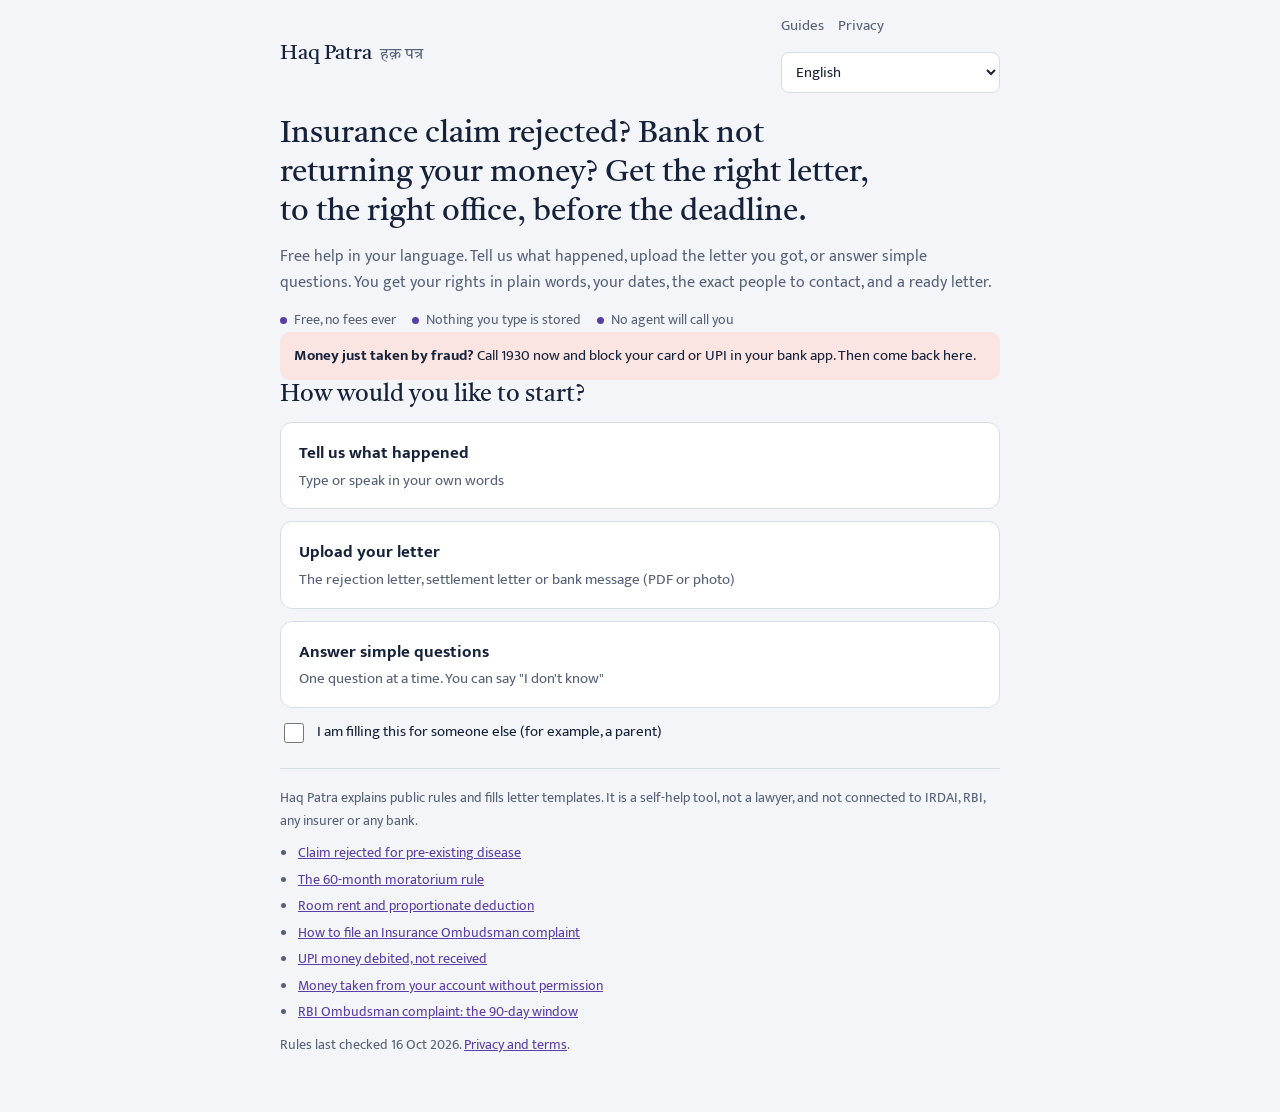
==== public/index.html @ ac9f7f80 "source repo import" ====
<!doctype html>
<html lang="en">
<head>
<meta charset="utf-8">
<meta name="viewport" content="width=device-width, initial-scale=1, viewport-fit=cover">
<title>Haq Patra</title>
<meta name="claude:viewport-fit-sides" content="cover">
<meta name="description" content="Free help in 8 Indian languages for a rejected health insurance claim or a bank, UPI or fraud problem: your rights, your deadlines, the exact officer to contact, and a ready complaint letter in English or Hindi.">
<!--HEAD_EXTRA-->
<link rel="canonical" href="https://haqpatra.pages.dev/">
<meta property="og:title" content="Haq Patra">
<meta property="og:description" content="Free help in 8 Indian languages for a rejected health insurance claim or a bank problem: your rights, deadlines, the right officer and a ready letter.">
<meta property="og:url" content="https://haqpatra.pages.dev/">
<meta property="og:type" content="website">
<!--/HEAD_EXTRA-->



<link rel="preconnect" href="https://fonts.googleapis.com">
<link rel="stylesheet" href="https://fonts.googleapis.com/css2?family=Mukta:wght@400;500;700&family=Tiro+Devanagari+Hindi&family=IBM+Plex+Mono:wght@500&display=swap">
<link rel="stylesheet" href="assets/app.css">
</head>
<body>
<div class="wrap">
  <div class="topbar">
    <a class="brand" href="./">Haq Patra<small>हक़ पत्र</small></a>
    <nav aria-label="Site">
      <a href="guides/">Guides</a>
      <a href="privacy.html">Privacy</a>
      <label class="sr" for="langSel">Language</label>
      <select id="langSel"><option value="en">English</option><option value="hi">हिंदी</option></select>
    </nav>
  </div>
  <main id="app" aria-live="polite">
    <noscript><p>Haq Patra needs JavaScript to build your letter. Please turn it on, or read our <a href="guides/">guides</a>.</p></noscript>
  </main>
  <aside class="ad-slot" hidden aria-label="Advertisement"></aside>
  <footer class="fine">
    <p data-i18n="footer_disclaimer">Haq Patra explains public rules and fills letter templates. It is a self-help tool, not a lawyer, and not connected to IRDAI, RBI, any insurer or any bank.</p>
    <ul>
      <li><a href="guides/pre-existing-disease-claim-rejected.html">Claim rejected for pre-existing disease</a></li>
      <li><a href="guides/claim-rejected-after-5-years.html">The 60-month moratorium rule</a></li>
      <li><a href="guides/room-rent-proportionate-deduction.html">Room rent and proportionate deduction</a></li>
      <li><a href="guides/insurance-ombudsman-complaint.html">How to file an Insurance Ombudsman complaint</a></li>
      <li><a href="guides/upi-money-debited-not-credited.html">UPI money debited, not received</a></li>
      <li><a href="guides/unauthorised-transaction-refund.html">Money taken from your account without permission</a></li>
      <li><a href="guides/rbi-ombudsman-complaint.html">RBI Ombudsman complaint: the 90-day window</a></li>
    </ul>
    <p>Rules last checked <span class="mono">16 Oct 2026</span>. <a href="privacy.html">Privacy and terms</a>.<span data-contact> Contact: <span class="contact-email"></span></span></p>
  </footer>
</div>
<script src="assets/contacts.js"></script>
<script src="assets/rules.js"></script>
<script src="assets/i18n.js"></script>
<script src="assets/intake.js"></script>
<script src="assets/app.js"></script>
<script src="assets/site.js" defer></script>
</body>
</html>
---- public/assets/app.css ----
/* Layout: one calm column like a sheet of letter paper; a violet rubber-stamp accent marks dates and actions */
:root{
  --paper:#F3F5F8; --sheet:#FFFFFF; --ink:#16223A; --muted:#566178; --line:#D7DDE7;
  --stamp:#5A3EA6; --stamp-soft:#EEE9FA; --ok:#1D7246; --ok-soft:#E2F2E9; --warn:#8C5800; --warn-soft:#FBEFD9;
  --stop:#B0261E; --stop-soft:#FBE5E3; --rule:#E8C7C4; --focus:#1A56DB;
  --f-display:"Tiro Devanagari Hindi", Georgia, "Noto Serif Devanagari", serif;
  --f-body:"Mukta","Noto Sans Bengali","Noto Sans Tamil","Noto Sans Telugu","Noto Sans Gujarati","Noto Sans Kannada","Noto Sans Devanagari",system-ui,-apple-system,"Segoe UI",sans-serif;
  --f-mono:"IBM Plex Mono",ui-monospace,Menlo,Consolas,monospace;
}
@media (prefers-color-scheme: dark){:root:not([data-theme="light"]){
  --paper:#0F141D; --sheet:#171E2B; --ink:#E6EAF2; --muted:#9DA6B8; --line:#2C3548;
  --stamp:#B09DF3; --stamp-soft:#262040; --ok:#64C995; --ok-soft:#16291F; --warn:#E4B456; --warn-soft:#2C2312;
  --stop:#F38C83; --stop-soft:#351A19; --rule:#4B2D2D; --focus:#8AB4F8; color-scheme:dark}}
:root[data-theme="dark"]{
  --paper:#0F141D; --sheet:#171E2B; --ink:#E6EAF2; --muted:#9DA6B8; --line:#2C3548;
  --stamp:#B09DF3; --stamp-soft:#262040; --ok:#64C995; --ok-soft:#16291F; --warn:#E4B456; --warn-soft:#2C2312;
  --stop:#F38C83; --stop-soft:#351A19; --rule:#4B2D2D; --focus:#8AB4F8; color-scheme:dark}
*{box-sizing:border-box}
html{-webkit-text-size-adjust:100%}
body{margin:0;background:var(--paper);color:var(--ink);font-family:var(--f-body);font-size:17.5px;line-height:1.6;
  padding-left:max(16px, env(safe-area-inset-left, 0px));padding-right:max(16px, env(safe-area-inset-right, 0px))}
[hidden]{display:none!important}
.wrap{max-width:720px;margin:0 auto;padding-block:14px 56px;display:flex;flex-direction:column;gap:22px}
h1,h2,h3{line-height:1.25;text-wrap:balance;margin:0}
h1{font-family:var(--f-display);font-weight:400;font-size:1.95rem}
h2{font-family:var(--f-display);font-weight:400;font-size:1.5rem}
h3{font-size:1.1rem;font-weight:700}
p{margin:0}
a{color:var(--stamp)}
.sr{position:absolute!important;width:1px;height:1px;overflow:hidden;clip:rect(0 0 0 0);white-space:nowrap}
.muted{color:var(--muted)} .small{font-size:.88rem}
.eyebrow{font-size:.75rem;letter-spacing:.08em;text-transform:uppercase;color:var(--stamp);font-weight:700}
.topbar{display:flex;flex-wrap:wrap;align-items:center;justify-content:space-between;gap:10px 16px}
.brand{font-family:var(--f-display);font-size:1.3rem;color:var(--ink);text-decoration:none;display:flex;align-items:baseline;gap:8px}
.brand small{font-size:1rem;color:var(--muted)}
.topbar nav{display:flex;align-items:center;gap:14px;flex-wrap:wrap}
.topbar nav a{color:var(--muted);text-decoration:none;font-size:.95rem}
.topbar select{font:inherit;font-size:.95rem;padding:6px 10px;border-radius:8px;border:1.5px solid var(--line);background:var(--sheet);color:var(--ink)}
.hero{display:flex;flex-direction:column;gap:12px}
.lead{color:var(--muted);font-size:1.02rem}
.trust{display:flex;flex-wrap:wrap;gap:6px 16px;font-size:.9rem;color:var(--muted)}
.trust span::before{content:"";display:inline-block;width:7px;height:7px;border-radius:50%;background:var(--stamp);margin-right:7px;vertical-align:middle}
.urgent{background:var(--stop-soft);border-radius:10px;padding:12px 14px;font-size:.95rem}
.starts{display:flex;flex-direction:column;gap:12px}
.start{all:unset;box-sizing:border-box;cursor:pointer;display:flex;flex-direction:column;gap:2px;background:var(--sheet);border:1.5px solid var(--line);border-radius:12px;padding:16px 18px;min-height:64px}
.start:hover{border-color:var(--stamp)}
.start-t{font-weight:700;font-size:1.08rem}
.start-d{color:var(--muted);font-size:.93rem}
.start:focus-visible,.choice:focus-visible,.btn:focus-visible,.tab:focus-visible,.linkbtn:focus-visible{outline:3px solid var(--focus);outline-offset:2px}
.check-row{display:flex;gap:10px;align-items:flex-start;font-size:.95rem;cursor:pointer}
.check-row input{width:20px;height:20px;margin-top:3px;accent-color:var(--stamp);flex:none}
.note{background:var(--stamp-soft);border-radius:8px;padding:10px 12px;font-size:.93rem}
.panel{display:flex;flex-direction:column;gap:16px}
.row{display:flex;flex-wrap:wrap;align-items:center;gap:10px}
.row.between{justify-content:space-between}
.row.nav{justify-content:space-between;margin-top:6px}
.btn{all:unset;box-sizing:border-box;cursor:pointer;background:var(--stamp);color:var(--sheet);font-weight:700;padding:12px 20px;border-radius:10px;font-size:1rem;text-align:center;min-height:48px;display:inline-flex;align-items:center;justify-content:center}
.btn.ghost{background:transparent;color:var(--stamp);border:1.5px solid var(--stamp);padding:10.5px 18px}
.btn.small{padding:8px 14px;min-height:40px;font-size:.92rem}
.btn.ghost.small{padding:6.5px 12.5px}
.btn[disabled]{opacity:.55;cursor:progress}
.linkbtn{all:unset;cursor:pointer;color:var(--stamp);text-decoration:underline;font-weight:500}
.linkbtn.small{font-size:.85rem}
.filebtn{align-self:flex-start}
textarea,input,select{font:inherit;font-size:1rem;color:var(--ink);background:var(--sheet);border:1.5px solid var(--line);border-radius:9px;padding:11px 12px;width:100%;min-width:0}
textarea{resize:vertical;line-height:1.5}
input:focus-visible,select:focus-visible,textarea:focus-visible{outline:none;border-color:var(--stamp);box-shadow:0 0 0 3px var(--stamp-soft)}
.consent{border:0;margin:0;padding:0;display:flex;flex-direction:column;gap:8px}
.status{min-height:1.4em;font-size:.95rem;color:var(--muted)}
.hint{font-size:.82rem;color:var(--muted)}
.progress{display:flex;align-items:center;gap:12px;font-size:.85rem;color:var(--muted)}
.progress .bar{flex:1;height:6px;background:var(--line);border-radius:6px;overflow:hidden}
.progress .bar i{display:block;height:100%;background:var(--stamp)}
.choices{display:flex;flex-direction:column;gap:10px}
.choice{all:unset;box-sizing:border-box;cursor:pointer;background:var(--sheet);border:1.5px solid var(--line);border-radius:10px;padding:14px 16px;min-height:52px;font-size:1.02rem}
.choice:hover{border-color:var(--stamp)}
.choice[aria-checked="true"],.choice[aria-pressed="true"]{border-color:var(--stamp);background:var(--stamp-soft);font-weight:700}
.choice.dk{border-style:dashed;color:var(--muted)}
details.where{background:var(--sheet);border:1px solid var(--line);border-radius:10px;padding:10px 14px}
details.where summary{cursor:pointer;color:var(--stamp);font-weight:600}
details.where p{margin-top:8px;font-size:.95rem}
.field{display:flex;flex-direction:column;gap:5px;min-width:0}
.field label{font-weight:600;font-size:.95rem}
.grid{display:grid;grid-template-columns:1fr 1fr;gap:14px}
@media (max-width:560px){.grid{grid-template-columns:1fr}}
.words{font-size:.82rem;color:var(--stamp);min-height:1em}
dl.review{display:grid;grid-template-columns:minmax(0,1fr) minmax(0,1.3fr);gap:8px 14px;margin:0;background:var(--sheet);border:1px solid var(--line);border-radius:10px;padding:14px}
dl.review dt{color:var(--muted);font-size:.9rem}
dl.review dd{margin:0;font-weight:600;overflow-wrap:anywhere}
@media (max-width:480px){dl.review{grid-template-columns:1fr} dl.review dd{margin-bottom:8px}}
.aisum{background:var(--sheet);border:1px solid var(--line);border-left:4px solid var(--stamp);border-radius:8px;padding:12px 14px;display:flex;flex-direction:column;gap:8px}
.checks{display:flex;flex-direction:column;gap:10px}
.check{display:grid;grid-template-columns:auto 1fr;gap:4px 12px;padding:12px 14px;border-radius:10px;background:var(--sheet);border:1px solid var(--line)}
.check .pill{align-self:start;font-size:.7rem;font-weight:700;letter-spacing:.06em;text-transform:uppercase;padding:3px 8px;border-radius:99px;white-space:nowrap}
.check.ok .pill{background:var(--ok-soft);color:var(--ok)} .check.warn .pill{background:var(--warn-soft);color:var(--warn)}
.check.stop .pill{background:var(--stop-soft);color:var(--stop)} .check.info .pill{background:var(--stamp-soft);color:var(--stamp)}
.check p{font-size:.95rem}
.check>div{min-width:0}
.src{font-size:.78rem;color:var(--muted);margin-top:4px}
.src a{color:var(--muted)}
.ladder{list-style:none;margin:0;padding:0;display:flex;flex-direction:column}
.ladder li{display:grid;grid-template-columns:22px 1fr;gap:12px;position:relative;padding-bottom:16px}
.ladder li>div{min-width:0}
.ladder li::before{content:"";position:absolute;left:10px;top:22px;bottom:0;width:2px;background:var(--line)}
.ladder li:last-child::before{display:none}
.dot{width:22px;height:22px;border-radius:50%;border:2px solid var(--line);background:var(--sheet);margin-top:3px}
.ladder li.done .dot{background:var(--ok);border-color:var(--ok)}
.ladder li.now .dot{border-color:var(--stamp);background:var(--stamp-soft);box-shadow:0 0 0 4px var(--stamp-soft)}
.ladder li.missed .dot{border-color:var(--stop);background:var(--stop-soft)}
.step-t{font-weight:700}
.step-d{font-size:.92rem;color:var(--muted)}
.stamp{display:inline-block;font-family:var(--f-mono);font-size:.8rem;font-weight:500;color:var(--stamp);border:1.5px solid var(--stamp);border-radius:4px;padding:0 6px;margin-left:4px;transform:rotate(-1deg);white-space:nowrap}
.ladder li.missed .stamp{color:var(--stop);border-color:var(--stop)}
.ladder li.done .stamp{color:var(--ok);border-color:var(--ok)}
.cal{display:block;font-size:.85rem;margin-top:4px}
.cards{display:grid;grid-template-columns:1fr;gap:12px}
.ccard{background:var(--sheet);border:1px solid var(--line);border-radius:12px;padding:14px 16px;display:flex;flex-direction:column;gap:6px;min-width:0}
.cstep{font-size:.72rem;letter-spacing:.08em;text-transform:uppercase;color:var(--stamp);font-weight:700}
.cl{display:grid;grid-template-columns:7.5em 1fr auto;gap:8px;font-size:.93rem;align-items:baseline}
.cl-l{color:var(--muted)}
.cl-v{overflow-wrap:anywhere;min-width:0}
@media (max-width:420px){.cl{grid-template-columns:1fr auto}.cl-l{grid-column:1/-1;font-size:.8rem}}
.verified{font-size:.78rem;color:var(--ok)}
.tabs{display:flex;flex-wrap:wrap;gap:6px}
.tab{all:unset;cursor:pointer;font-size:.92rem;padding:7px 12px;border-radius:99px;border:1.5px solid var(--line);background:var(--sheet)}
.tab[aria-selected="true"]{border-color:var(--stamp);color:var(--stamp);font-weight:700}
.tag{font-size:.68rem;font-weight:700;letter-spacing:.05em;text-transform:uppercase;margin-left:6px;color:var(--ok)}
.lang{display:inline-flex;border:1.5px solid var(--line);border-radius:99px;overflow:hidden}
.lang button{all:unset;cursor:pointer;padding:6px 14px;font-size:.92rem}
.lang button[aria-pressed="true"]{background:var(--stamp);color:var(--sheet);font-weight:700}
.sheet{background:var(--sheet);border:1px solid var(--line);border-radius:4px;padding:24px 20px 24px 32px;position:relative;box-shadow:0 10px 24px -20px rgba(22,34,58,.4);overflow-x:auto}
.sheet::before{content:"";position:absolute;left:18px;top:0;bottom:0;width:1.5px;background:var(--rule)}
.letter{white-space:pre-wrap;overflow-wrap:anywhere;font-size:.97rem;line-height:1.65;margin:0;font-family:var(--f-body)}
.ad-slot{min-height:100px;display:flex;flex-direction:column;gap:4px}
.ad-label{font-size:.7rem;letter-spacing:.08em;text-transform:uppercase;color:var(--muted)}
footer.fine{border-top:1px solid var(--line);padding-top:18px;display:flex;flex-direction:column;gap:10px;font-size:.88rem;color:var(--muted)}
footer.fine ul{margin:0;padding-left:18px;display:grid;gap:4px}
@media print{
  body{background:#fff;padding:0}
  .topbar,footer,.ad-slot,#app>section>*:not(.sheet){display:none!important}
  .sheet{border:0;box-shadow:none;padding:0}
  .sheet::before{display:none}
}
@media (prefers-reduced-motion:no-preference){.start,.choice,.tab,.btn{transition:border-color .15s,background .15s}}
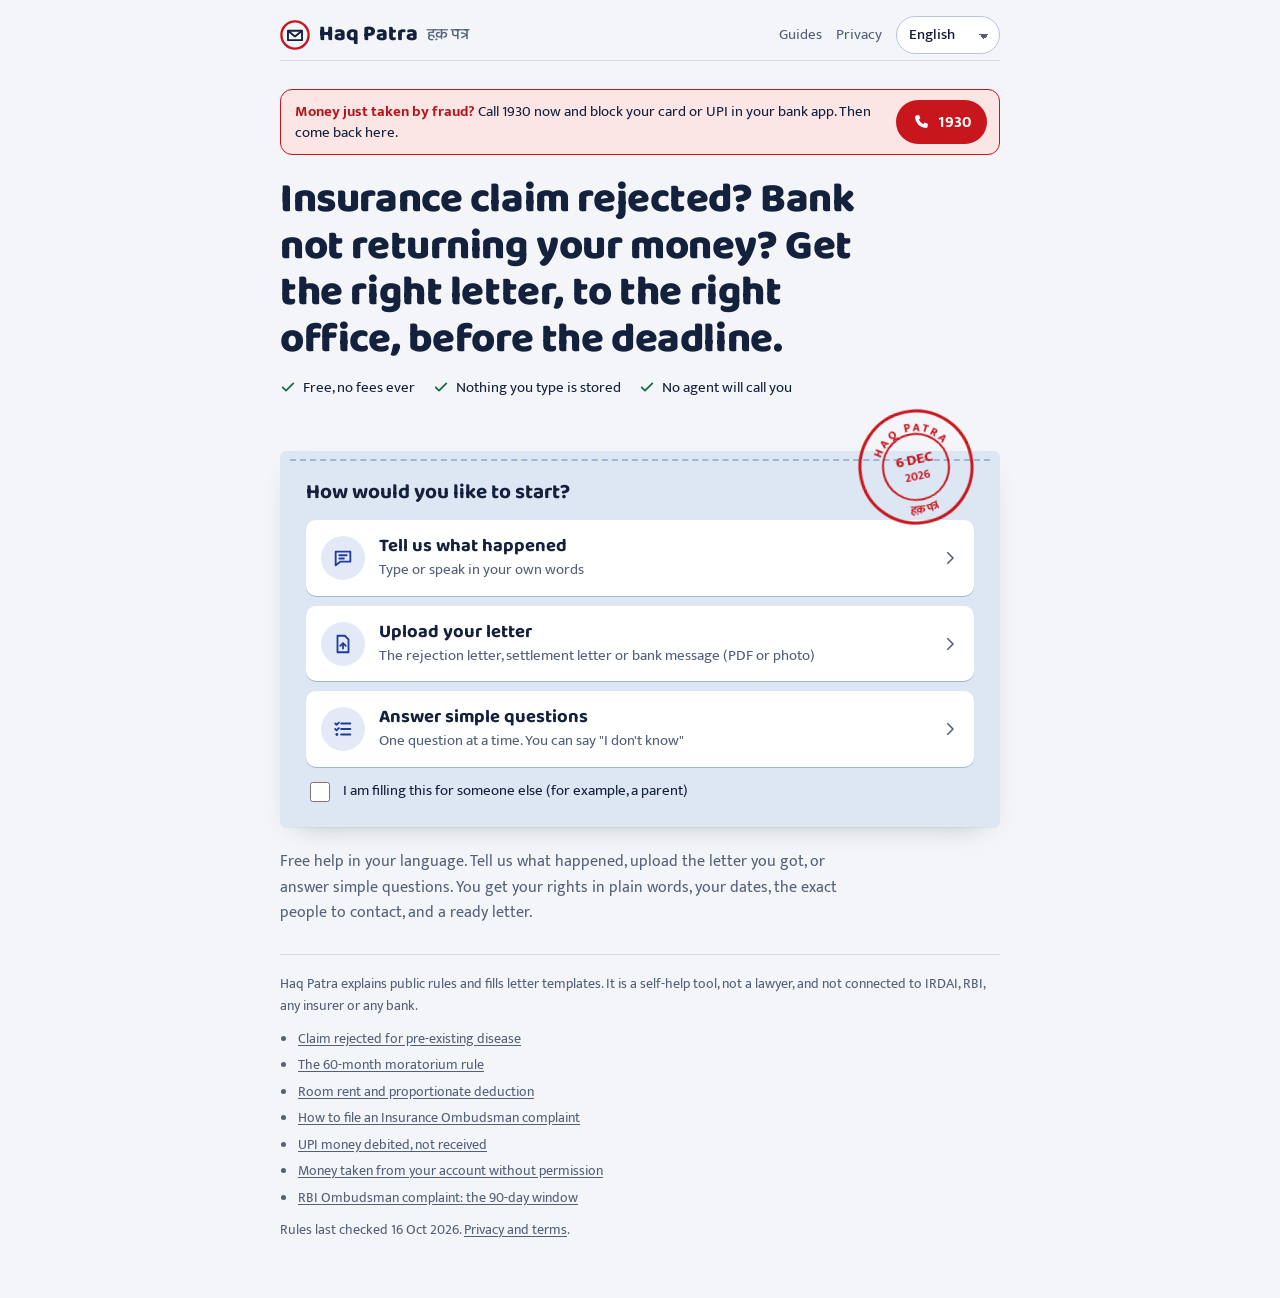
==== commit 58a6ef2d: "New look: Inland-letter start sheet, postmark, royal-ink buttons, Baloo 2 headings, sticky question " ====
--- a/public/index.html
+++ b/public/index.html
@@ -16,14 +16,17 @@
 
 
 
-<link rel="preconnect" href="https://fonts.googleapis.com">
-<link rel="stylesheet" href="https://fonts.googleapis.com/css2?family=Mukta:wght@400;500;700&family=Tiro+Devanagari+Hindi&family=IBM+Plex+Mono:wght@500&display=swap">
+
+
+
+<link rel="preconnect" href="https://fonts.googleapis.com"><link rel="preconnect" href="https://fonts.gstatic.com" crossorigin>
+<link rel="stylesheet" href="https://fonts.googleapis.com/css2?family=Baloo+2:wght@500;700;800&family=Mukta:wght@400;500;700&family=Tiro+Devanagari+Hindi&display=swap">
 <link rel="stylesheet" href="assets/app.css">
 </head>
 <body>
 <div class="wrap">
   <div class="topbar">
-    <a class="brand" href="./">Haq Patra<small>हक़ पत्र</small></a>
+    <a class="brand" href="./"><svg class="mark" viewBox="0 0 32 32" aria-hidden="true"><circle cx="16" cy="16" r="14.5" fill="none" stroke="#C8161D" stroke-width="2.5"/><path d="M8.5 11.5h15v10h-15z" fill="none" stroke="currentColor" stroke-width="2" stroke-linejoin="round"/><path d="M8.5 11.5l7.5 6 7.5-6" fill="none" stroke="currentColor" stroke-width="2" stroke-linejoin="round"/></svg>Haq Patra<small>हक़ पत्र</small></a>
     <nav aria-label="Site">
       <a href="guides/">Guides</a>
       <a href="privacy.html">Privacy</a>
--- a/public/assets/app.css
+++ b/public/assets/app.css
@@ -1,144 +1,230 @@
-/* Layout: one calm column like a sheet of letter paper; a violet rubber-stamp accent marks dates and actions */
+/* Haq Patra look: Indian post. The start options sit on a pale-blue Inland Letter sheet with a red postmark;
+   actions are in royal fountain-pen ink; red is kept for postmarks, deadlines and fraud only. */
 :root{
-  --paper:#F3F5F8; --sheet:#FFFFFF; --ink:#16223A; --muted:#566178; --line:#D7DDE7;
-  --stamp:#5A3EA6; --stamp-soft:#EEE9FA; --ok:#1D7246; --ok-soft:#E2F2E9; --warn:#8C5800; --warn-soft:#FBEFD9;
-  --stop:#B0261E; --stop-soft:#FBE5E3; --rule:#E8C7C4; --focus:#1A56DB;
-  --f-display:"Tiro Devanagari Hindi", Georgia, "Noto Serif Devanagari", serif;
+  --paper:#F3F5F8; --sheet:#FFFFFF; --ink:#14213D; --muted:#52607A; --line:#D3DBE6; --line-2:#B9C6D8;
+  --inland:#DCE7F3; --inland-edge:#9FB7D3;
+  --act:#1F3C9E; --act-ink:#FFFFFF; --act-soft:#E4E9F8; --post:#C8161D; --post-soft:#FCE6E5;
+  --ok:#17693F; --ok-soft:#E1F1E7; --warn:#8A5200; --warn-soft:#FBEDD6; --stop:#B3151B; --stop-soft:#FCE6E5;
+  --stamp:var(--act); --stamp-soft:var(--act-soft); --rule:#EAB9B6; --focus:#F0A400;
+  --f-display:"Baloo 2","Baloo Da 2","Baloo Thambi 2","Baloo Tammudu 2","Baloo Bhai 2","Baloo Tamma 2","Mukta",system-ui,sans-serif;
   --f-body:"Mukta","Noto Sans Bengali","Noto Sans Tamil","Noto Sans Telugu","Noto Sans Gujarati","Noto Sans Kannada","Noto Sans Devanagari",system-ui,-apple-system,"Segoe UI",sans-serif;
-  --f-mono:"IBM Plex Mono",ui-monospace,Menlo,Consolas,monospace;
+  --f-letter:"Tiro Devanagari Hindi",Georgia,"Noto Serif Devanagari",serif;
+  --shadow:0 1px 0 rgba(20,33,61,.04),0 12px 28px -18px rgba(20,33,61,.35);
 }
 @media (prefers-color-scheme: dark){:root:not([data-theme="light"]){
-  --paper:#0F141D; --sheet:#171E2B; --ink:#E6EAF2; --muted:#9DA6B8; --line:#2C3548;
-  --stamp:#B09DF3; --stamp-soft:#262040; --ok:#64C995; --ok-soft:#16291F; --warn:#E4B456; --warn-soft:#2C2312;
-  --stop:#F38C83; --stop-soft:#351A19; --rule:#4B2D2D; --focus:#8AB4F8; color-scheme:dark}}
+  --paper:#0D1524; --sheet:#152036; --ink:#E7ECF5; --muted:#A1ADC4; --line:#28354F; --line-2:#3A4968;
+  --inland:#1A2A44; --inland-edge:#3C5578;
+  --act:#9DB4FF; --act-ink:#0D1524; --act-soft:#1F2C52; --post:#FF7A72; --post-soft:#3A1C20;
+  --ok:#6BCB98; --ok-soft:#14291E; --warn:#EDBA5A; --warn-soft:#2E2412; --stop:#FF8A82; --stop-soft:#3A1C20; --rule:#5A2E32;
+  --shadow:0 12px 28px -18px rgba(0,0,0,.8); color-scheme:dark}}
 :root[data-theme="dark"]{
-  --paper:#0F141D; --sheet:#171E2B; --ink:#E6EAF2; --muted:#9DA6B8; --line:#2C3548;
-  --stamp:#B09DF3; --stamp-soft:#262040; --ok:#64C995; --ok-soft:#16291F; --warn:#E4B456; --warn-soft:#2C2312;
-  --stop:#F38C83; --stop-soft:#351A19; --rule:#4B2D2D; --focus:#8AB4F8; color-scheme:dark}
+  --paper:#0D1524; --sheet:#152036; --ink:#E7ECF5; --muted:#A1ADC4; --line:#28354F; --line-2:#3A4968;
+  --inland:#1A2A44; --inland-edge:#3C5578;
+  --act:#9DB4FF; --act-ink:#0D1524; --act-soft:#1F2C52; --post:#FF7A72; --post-soft:#3A1C20;
+  --ok:#6BCB98; --ok-soft:#14291E; --warn:#EDBA5A; --warn-soft:#2E2412; --stop:#FF8A82; --stop-soft:#3A1C20; --rule:#5A2E32;
+  --shadow:0 12px 28px -18px rgba(0,0,0,.8); color-scheme:dark}
+
 *{box-sizing:border-box}
 html{-webkit-text-size-adjust:100%}
 body{margin:0;background:var(--paper);color:var(--ink);font-family:var(--f-body);font-size:17.5px;line-height:1.6;
   padding-left:max(16px, env(safe-area-inset-left, 0px));padding-right:max(16px, env(safe-area-inset-right, 0px))}
 [hidden]{display:none!important}
-.wrap{max-width:720px;margin:0 auto;padding-block:14px 56px;display:flex;flex-direction:column;gap:22px}
-h1,h2,h3{line-height:1.25;text-wrap:balance;margin:0}
-h1{font-family:var(--f-display);font-weight:400;font-size:1.95rem}
-h2{font-family:var(--f-display);font-weight:400;font-size:1.5rem}
-h3{font-size:1.1rem;font-weight:700}
+.wrap{max-width:720px;margin:0 auto;padding-block:10px 56px;display:flex;flex-direction:column;gap:24px}
+h1,h2,h3{line-height:1.2;text-wrap:balance;margin:0;font-family:var(--f-display)}
+h1{font-weight:800;font-size:clamp(1.55rem,4.6vw + .5rem,2.6rem);letter-spacing:-.01em;line-height:1.12}
+h2{font-weight:700;font-size:clamp(1.4rem,4.6vw,1.75rem)}
+h3{font-weight:700;font-size:1.2rem}
 p{margin:0}
-a{color:var(--stamp)}
+a{color:var(--act);text-underline-offset:2px}
 .sr{position:absolute!important;width:1px;height:1px;overflow:hidden;clip:rect(0 0 0 0);white-space:nowrap}
 .muted{color:var(--muted)} .small{font-size:.88rem}
-.eyebrow{font-size:.75rem;letter-spacing:.08em;text-transform:uppercase;color:var(--stamp);font-weight:700}
-.topbar{display:flex;flex-wrap:wrap;align-items:center;justify-content:space-between;gap:10px 16px}
-.brand{font-family:var(--f-display);font-size:1.3rem;color:var(--ink);text-decoration:none;display:flex;align-items:baseline;gap:8px}
-.brand small{font-size:1rem;color:var(--muted)}
+.eyebrow{font-family:var(--f-display);font-size:.95rem;color:var(--muted);font-weight:700}
+:focus-visible{outline:3px solid var(--focus);outline-offset:2px}
+
+/* top bar */
+.topbar{display:flex;flex-wrap:wrap;align-items:center;justify-content:space-between;gap:10px 16px;padding-block:6px;border-bottom:1px solid var(--line)}
+.brand{font-family:var(--f-display);font-weight:800;font-size:1.35rem;color:var(--ink);text-decoration:none;display:flex;align-items:center;gap:9px;line-height:1}
+.brand small{font-family:var(--f-display);font-weight:500;font-size:1rem;color:var(--muted)}
+.brand .mark{width:30px;height:30px;flex:none}
 .topbar nav{display:flex;align-items:center;gap:14px;flex-wrap:wrap}
 .topbar nav a{color:var(--muted);text-decoration:none;font-size:.95rem}
-.topbar select{font:inherit;font-size:.95rem;padding:6px 10px;border-radius:8px;border:1.5px solid var(--line);background:var(--sheet);color:var(--ink)}
+.topbar nav a:hover{color:var(--ink)}
+@media (max-width:520px){.topbar{flex-wrap:nowrap}.topbar nav a{display:none}}
+.topbar select{font:inherit;font-size:.95rem;font-weight:500;padding:6px 30px 6px 12px;border-radius:99px;border:1.5px solid var(--line-2);background:var(--sheet);color:var(--ink);width:auto;
+  appearance:none;-webkit-appearance:none;background-image:linear-gradient(45deg,transparent 50%,var(--muted) 50%),linear-gradient(135deg,var(--muted) 50%,transparent 50%);
+  background-position:calc(100% - 15px) 55%,calc(100% - 10px) 55%;background-size:5px 5px;background-repeat:no-repeat}
+
+/* home */
+#app{display:flex;flex-direction:column;gap:22px;min-width:0}
+.sos{display:flex;flex-wrap:wrap;align-items:center;justify-content:space-between;gap:8px 14px;border:1.5px solid var(--post);background:var(--post-soft);border-radius:12px;padding:10px 12px 10px 14px;font-size:.95rem}
+.sos{flex-wrap:nowrap}
+.sos p{flex:1 1 0;min-width:0;line-height:1.4}
+.sos b{color:var(--stop)}
+.sos a.call{flex:none;display:inline-flex;align-items:center;gap:8px;background:var(--post);color:#fff;text-decoration:none;font-weight:700;border-radius:99px;padding:8px 16px;min-height:44px;font-size:1rem}
+.sos a.call svg{width:18px;height:18px}
 .hero{display:flex;flex-direction:column;gap:12px}
-.lead{color:var(--muted);font-size:1.02rem}
-.trust{display:flex;flex-wrap:wrap;gap:6px 16px;font-size:.9rem;color:var(--muted)}
-.trust span::before{content:"";display:inline-block;width:7px;height:7px;border-radius:50%;background:var(--stamp);margin-right:7px;vertical-align:middle}
-.urgent{background:var(--stop-soft);border-radius:10px;padding:12px 14px;font-size:.95rem}
-.starts{display:flex;flex-direction:column;gap:12px}
-.start{all:unset;box-sizing:border-box;cursor:pointer;display:flex;flex-direction:column;gap:2px;background:var(--sheet);border:1.5px solid var(--line);border-radius:12px;padding:16px 18px;min-height:64px}
-.start:hover{border-color:var(--stamp)}
-.start-t{font-weight:700;font-size:1.08rem}
-.start-d{color:var(--muted);font-size:.93rem}
+.lead{color:var(--muted);font-size:1rem;max-width:62ch}
+.trust{display:flex;flex-wrap:wrap;gap:6px 18px;font-size:.92rem;color:var(--ink);list-style:none;margin:0;padding:0}
+.trust li{display:flex;align-items:center;gap:7px}
+.trust svg{width:16px;height:16px;color:var(--ok);flex:none}
+
+/* the inland letter sheet that holds the three ways to start */
+.inland{position:relative;background:var(--inland);border-radius:6px;padding:26px 16px 18px;margin-top:6px;box-shadow:var(--shadow)}
+.inland::before{content:"";position:absolute;left:10px;right:10px;top:8px;border-top:2px dashed var(--inland-edge)}
+.inland h2{font-size:1.3rem;padding-right:96px;margin-bottom:14px}
+.postmark{position:absolute;top:-14px;right:10px;width:104px;height:104px;color:var(--post);transform:rotate(-12deg);pointer-events:none}
+.postmark svg{width:100%;height:100%;overflow:visible}
+.starts{display:flex;flex-direction:column;gap:10px}
+.start{all:unset;box-sizing:border-box;cursor:pointer;display:grid;grid-template-columns:44px 1fr 18px;align-items:center;gap:14px;background:var(--sheet);border:1.5px solid transparent;border-radius:10px;padding:14px 14px;min-height:72px;box-shadow:0 1px 0 var(--inland-edge)}
+.start:hover{border-color:var(--act)}
+.start .ic{width:44px;height:44px;border-radius:50%;background:var(--act-soft);color:var(--act);display:grid;place-items:center}
+.start .ic svg{width:22px;height:22px}
+.start .go{width:18px;height:18px;color:var(--muted)}
+.start-t{display:block;font-family:var(--f-display);font-weight:700;font-size:1.15rem;line-height:1.25}
+.start-d{display:block;color:var(--muted);font-size:.92rem;line-height:1.4;margin-top:2px}
 .start:focus-visible,.choice:focus-visible,.btn:focus-visible,.tab:focus-visible,.linkbtn:focus-visible{outline:3px solid var(--focus);outline-offset:2px}
+.helper{margin-top:12px}
 .check-row{display:flex;gap:10px;align-items:flex-start;font-size:.95rem;cursor:pointer}
-.check-row input{width:20px;height:20px;margin-top:3px;accent-color:var(--stamp);flex:none}
-.note{background:var(--stamp-soft);border-radius:8px;padding:10px 12px;font-size:.93rem}
-.panel{display:flex;flex-direction:column;gap:16px}
+.check-row input{width:20px;height:20px;margin-top:3px;accent-color:var(--act);flex:none}
+.note{background:var(--act-soft);border-radius:10px;padding:10px 14px;font-size:.93rem}
+
+/* panels, buttons, fields */
+.panel{display:flex;flex-direction:column;gap:18px}
 .row{display:flex;flex-wrap:wrap;align-items:center;gap:10px}
 .row.between{justify-content:space-between}
-.row.nav{justify-content:space-between;margin-top:6px}
-.btn{all:unset;box-sizing:border-box;cursor:pointer;background:var(--stamp);color:var(--sheet);font-weight:700;padding:12px 20px;border-radius:10px;font-size:1rem;text-align:center;min-height:48px;display:inline-flex;align-items:center;justify-content:center}
-.btn.ghost{background:transparent;color:var(--stamp);border:1.5px solid var(--stamp);padding:10.5px 18px}
-.btn.small{padding:8px 14px;min-height:40px;font-size:.92rem}
-.btn.ghost.small{padding:6.5px 12.5px}
+.row.nav{justify-content:space-between;margin-top:4px}
+.btn{all:unset;box-sizing:border-box;cursor:pointer;background:var(--act);color:var(--act-ink);font-weight:700;padding:12px 22px;border-radius:99px;font-size:1.02rem;text-align:center;min-height:50px;display:inline-flex;align-items:center;justify-content:center;gap:8px}
+.btn:hover{filter:brightness(1.08)}
+.btn.ghost{background:var(--sheet);color:var(--act);border:1.5px solid var(--line-2);padding:10.5px 20px}
+.btn.ghost:hover{border-color:var(--act);filter:none}
+.btn.small{padding:8px 15px;min-height:40px;font-size:.92rem}
+.btn.ghost.small{padding:6.5px 13.5px}
 .btn[disabled]{opacity:.55;cursor:progress}
-.linkbtn{all:unset;cursor:pointer;color:var(--stamp);text-decoration:underline;font-weight:500}
+.linkbtn{all:unset;cursor:pointer;color:var(--act);text-decoration:underline;text-underline-offset:2px;font-weight:500}
 .linkbtn.small{font-size:.85rem}
+.back{align-self:flex-start;text-decoration:none;color:var(--muted)}
 .filebtn{align-self:flex-start}
-textarea,input,select{font:inherit;font-size:1rem;color:var(--ink);background:var(--sheet);border:1.5px solid var(--line);border-radius:9px;padding:11px 12px;width:100%;min-width:0}
+.drop{border:2px dashed var(--line-2);border-radius:14px;background:var(--sheet);padding:22px 16px;display:flex;flex-direction:column;align-items:center;gap:10px;text-align:center}
+.drop svg{width:36px;height:36px;color:var(--act)}
+textarea,input,select{font:inherit;font-size:1rem;color:var(--ink);background:var(--sheet);border:1.5px solid var(--line-2);border-radius:10px;padding:12px 13px;width:100%;min-width:0}
 textarea{resize:vertical;line-height:1.5}
-input:focus-visible,select:focus-visible,textarea:focus-visible{outline:none;border-color:var(--stamp);box-shadow:0 0 0 3px var(--stamp-soft)}
+input:focus-visible,select:focus-visible,textarea:focus-visible{outline:none;border-color:var(--act);box-shadow:0 0 0 3px var(--act-soft)}
 .consent{border:0;margin:0;padding:0;display:flex;flex-direction:column;gap:8px}
 .status{min-height:1.4em;font-size:.95rem;color:var(--muted)}
 .hint{font-size:.82rem;color:var(--muted)}
-.progress{display:flex;align-items:center;gap:12px;font-size:.85rem;color:var(--muted)}
+
+/* one question per screen */
+.progress{display:flex;align-items:center;gap:12px;font-size:.88rem;color:var(--muted);font-weight:500}
 .progress .bar{flex:1;height:6px;background:var(--line);border-radius:6px;overflow:hidden}
-.progress .bar i{display:block;height:100%;background:var(--stamp)}
+.progress .bar i{display:block;height:100%;background:var(--act);border-radius:6px}
+.q h2{font-size:clamp(1.5rem,5.2vw,1.9rem)}
 .choices{display:flex;flex-direction:column;gap:10px}
-.choice{all:unset;box-sizing:border-box;cursor:pointer;background:var(--sheet);border:1.5px solid var(--line);border-radius:10px;padding:14px 16px;min-height:52px;font-size:1.02rem}
-.choice:hover{border-color:var(--stamp)}
-.choice[aria-checked="true"],.choice[aria-pressed="true"]{border-color:var(--stamp);background:var(--stamp-soft);font-weight:700}
-.choice.dk{border-style:dashed;color:var(--muted)}
-details.where{background:var(--sheet);border:1px solid var(--line);border-radius:10px;padding:10px 14px}
-details.where summary{cursor:pointer;color:var(--stamp);font-weight:600}
-details.where p{margin-top:8px;font-size:.95rem}
+.choice{all:unset;box-sizing:border-box;cursor:pointer;display:flex;align-items:center;gap:14px;background:var(--sheet);border:1.5px solid var(--line);border-radius:12px;padding:14px 16px;min-height:56px;font-size:1.04rem;line-height:1.35}
+.choice::before{content:"";flex:none;width:20px;height:20px;border-radius:50%;border:2px solid var(--line-2);background:var(--sheet)}
+.choice:hover{border-color:var(--act)}
+.choice[aria-checked="true"],.choice[aria-pressed="true"]{border-color:var(--act);background:var(--act-soft);font-weight:700}
+.choice[aria-checked="true"]::before,.choice[aria-pressed="true"]::before{border-color:var(--act);background:var(--act);box-shadow:inset 0 0 0 3px var(--sheet)}
+.choice.dk{background:transparent;border-style:dashed;color:var(--muted)}
+.panel>.choice.dk{align-self:flex-start}
+details.where{border-left:3px solid var(--act);padding:2px 0 2px 12px}
+details.where summary{cursor:pointer;color:var(--act);font-weight:600}
+details.where p{margin-top:6px;font-size:.95rem}
 .field{display:flex;flex-direction:column;gap:5px;min-width:0}
 .field label{font-weight:600;font-size:.95rem}
 .grid{display:grid;grid-template-columns:1fr 1fr;gap:14px}
 @media (max-width:560px){.grid{grid-template-columns:1fr}}
-.words{font-size:.82rem;color:var(--stamp);min-height:1em}
-dl.review{display:grid;grid-template-columns:minmax(0,1fr) minmax(0,1.3fr);gap:8px 14px;margin:0;background:var(--sheet);border:1px solid var(--line);border-radius:10px;padding:14px}
-dl.review dt{color:var(--muted);font-size:.9rem}
+.words{font-size:.82rem;color:var(--act);min-height:1em}
+@media (max-width:640px){
+  .q .row.nav,.review-panel .row.nav{position:sticky;bottom:0;z-index:2;margin-inline:-16px;padding:10px 16px calc(10px + env(safe-area-inset-bottom,0px));background:var(--paper);border-top:1px solid var(--line);flex-wrap:nowrap}
+  .q .row.nav .btn,.review-panel .row.nav .btn{flex:1}
+}
+
+/* review */
+dl.review{display:grid;grid-template-columns:minmax(0,1fr) minmax(0,1.3fr);gap:0;margin:0;background:var(--sheet);border:1px solid var(--line);border-radius:12px;overflow:hidden}
+dl.review dt,dl.review dd{padding:10px 14px;border-top:1px solid var(--line)}
+dl.review dt:first-of-type,dl.review dt:first-of-type+dd{border-top:0}
+dl.review dt{color:var(--muted);font-size:.92rem}
 dl.review dd{margin:0;font-weight:600;overflow-wrap:anywhere}
-@media (max-width:480px){dl.review{grid-template-columns:1fr} dl.review dd{margin-bottom:8px}}
-.aisum{background:var(--sheet);border:1px solid var(--line);border-left:4px solid var(--stamp);border-radius:8px;padding:12px 14px;display:flex;flex-direction:column;gap:8px}
+@media (max-width:480px){dl.review{grid-template-columns:1fr} dl.review dd{border-top:0;padding-top:0}}
+.aisum{background:var(--sheet);border:1px solid var(--line);border-left:4px solid var(--act);border-radius:10px;padding:12px 14px;display:flex;flex-direction:column;gap:8px}
+
+/* result: what the rules say */
+.result h3{margin-top:10px;font-size:1.3rem}
 .checks{display:flex;flex-direction:column;gap:10px}
-.check{display:grid;grid-template-columns:auto 1fr;gap:4px 12px;padding:12px 14px;border-radius:10px;background:var(--sheet);border:1px solid var(--line)}
-.check .pill{align-self:start;font-size:.7rem;font-weight:700;letter-spacing:.06em;text-transform:uppercase;padding:3px 8px;border-radius:99px;white-space:nowrap}
-.check.ok .pill{background:var(--ok-soft);color:var(--ok)} .check.warn .pill{background:var(--warn-soft);color:var(--warn)}
-.check.stop .pill{background:var(--stop-soft);color:var(--stop)} .check.info .pill{background:var(--stamp-soft);color:var(--stamp)}
-.check p{font-size:.95rem}
+.check{display:grid;grid-template-columns:auto 1fr;gap:4px 12px;padding:14px 14px 14px 12px;border-radius:12px;background:var(--sheet);border:1px solid var(--line);border-left:5px solid var(--line-2)}
+.check .pill{align-self:start;justify-self:start;display:inline-flex;align-items:center;gap:6px;font-size:.8rem;font-weight:700;padding:3px 10px 3px 6px;border-radius:99px;white-space:nowrap}
+.check .pill::before{content:"";width:14px;height:14px;border-radius:50%;background:currentColor;flex:none;
+  -webkit-mask:var(--ico) center/contain no-repeat;mask:var(--ico) center/contain no-repeat}
+.check.ok{border-left-color:var(--ok)} .check.ok .pill{background:var(--ok-soft);color:var(--ok);--ico:url("data:image/svg+xml,%3Csvg xmlns='http://www.w3.org/2000/svg' viewBox='0 0 16 16'%3E%3Cpath d='M3 8.5l3 3 7-7' fill='none' stroke='%23000' stroke-width='2.4' stroke-linecap='round' stroke-linejoin='round'/%3E%3C/svg%3E")}
+.check.warn{border-left-color:var(--warn)} .check.warn .pill{background:var(--warn-soft);color:var(--warn);--ico:url("data:image/svg+xml,%3Csvg xmlns='http://www.w3.org/2000/svg' viewBox='0 0 16 16'%3E%3Cpath d='M8 3v6.5' stroke='%23000' stroke-width='2.6' stroke-linecap='round'/%3E%3Ccircle cx='8' cy='13' r='1.6'/%3E%3C/svg%3E")}
+.check.stop{border-left-color:var(--stop)} .check.stop .pill{background:var(--stop-soft);color:var(--stop);--ico:url("data:image/svg+xml,%3Csvg xmlns='http://www.w3.org/2000/svg' viewBox='0 0 16 16'%3E%3Ccircle cx='8' cy='8' r='6' fill='none' stroke='%23000' stroke-width='2.2'/%3E%3Cpath d='M8 4.5V8l2.4 1.6' fill='none' stroke='%23000' stroke-width='2.2' stroke-linecap='round'/%3E%3C/svg%3E")}
+.check.info{border-left-color:var(--act)} .check.info .pill{background:var(--act-soft);color:var(--act);--ico:url("data:image/svg+xml,%3Csvg xmlns='http://www.w3.org/2000/svg' viewBox='0 0 16 16'%3E%3Ccircle cx='8' cy='3.6' r='1.6'/%3E%3Cpath d='M8 7v6.5' stroke='%23000' stroke-width='2.6' stroke-linecap='round'/%3E%3C/svg%3E")}
+.check p{font-size:.96rem}
+.check b{font-size:1.02rem}
 .check>div{min-width:0}
-.src{font-size:.78rem;color:var(--muted);margin-top:4px}
+@media (max-width:420px){.check{grid-template-columns:1fr}}
+.src{font-size:.8rem;color:var(--muted);margin-top:6px}
 .src a{color:var(--muted)}
+
+/* result: steps and dates */
 .ladder{list-style:none;margin:0;padding:0;display:flex;flex-direction:column}
-.ladder li{display:grid;grid-template-columns:22px 1fr;gap:12px;position:relative;padding-bottom:16px}
+.ladder li{display:grid;grid-template-columns:24px 1fr;gap:14px;position:relative;padding-bottom:18px}
 .ladder li>div{min-width:0}
-.ladder li::before{content:"";position:absolute;left:10px;top:22px;bottom:0;width:2px;background:var(--line)}
+.ladder li::before{content:"";position:absolute;left:11px;top:26px;bottom:0;width:2px;background:var(--line)}
 .ladder li:last-child::before{display:none}
-.dot{width:22px;height:22px;border-radius:50%;border:2px solid var(--line);background:var(--sheet);margin-top:3px}
+.dot{width:24px;height:24px;border-radius:50%;border:2px solid var(--line-2);background:var(--sheet);margin-top:2px}
 .ladder li.done .dot{background:var(--ok);border-color:var(--ok)}
-.ladder li.now .dot{border-color:var(--stamp);background:var(--stamp-soft);box-shadow:0 0 0 4px var(--stamp-soft)}
+.ladder li.now .dot{border-color:var(--post);background:var(--post-soft);box-shadow:0 0 0 4px var(--post-soft)}
 .ladder li.missed .dot{border-color:var(--stop);background:var(--stop-soft)}
-.step-t{font-weight:700}
-.step-d{font-size:.92rem;color:var(--muted)}
-.stamp{display:inline-block;font-family:var(--f-mono);font-size:.8rem;font-weight:500;color:var(--stamp);border:1.5px solid var(--stamp);border-radius:4px;padding:0 6px;margin-left:4px;transform:rotate(-1deg);white-space:nowrap}
+.step-t{font-weight:700;font-size:1.03rem}
+.step-d{font-size:.93rem;color:var(--muted)}
+.stamp{display:inline-block;font-family:var(--f-display);font-size:.85rem;font-weight:700;letter-spacing:.02em;color:var(--post);border:2px solid var(--post);border-radius:6px;padding:0 7px;margin-left:4px;transform:rotate(-2deg);white-space:nowrap;line-height:1.5}
 .ladder li.missed .stamp{color:var(--stop);border-color:var(--stop)}
 .ladder li.done .stamp{color:var(--ok);border-color:var(--ok)}
-.cal{display:block;font-size:.85rem;margin-top:4px}
+.cal{display:block;font-size:.86rem;margin-top:4px}
+
+/* result: who to contact (real sequence, so steps are numbered) */
 .cards{display:grid;grid-template-columns:1fr;gap:12px}
 .ccard{background:var(--sheet);border:1px solid var(--line);border-radius:12px;padding:14px 16px;display:flex;flex-direction:column;gap:6px;min-width:0}
-.cstep{font-size:.72rem;letter-spacing:.08em;text-transform:uppercase;color:var(--stamp);font-weight:700}
-.cl{display:grid;grid-template-columns:7.5em 1fr auto;gap:8px;font-size:.93rem;align-items:baseline}
+.ccard h3{font-size:1.15rem;margin:0}
+.cstep{align-self:flex-start;font-size:.82rem;font-weight:700;color:var(--act);background:var(--act-soft);border-radius:99px;padding:1px 10px}
+.cl{display:grid;grid-template-columns:7.5em 1fr auto;gap:8px;font-size:.94rem;align-items:baseline;padding-top:6px;border-top:1px dashed var(--line)}
 .cl-l{color:var(--muted)}
 .cl-v{overflow-wrap:anywhere;min-width:0}
 @media (max-width:420px){.cl{grid-template-columns:1fr auto}.cl-l{grid-column:1/-1;font-size:.8rem}}
-.verified{font-size:.78rem;color:var(--ok)}
+.verified{font-size:.8rem;color:var(--ok)}
+
+/* result: letters */
 .tabs{display:flex;flex-wrap:wrap;gap:6px}
-.tab{all:unset;cursor:pointer;font-size:.92rem;padding:7px 12px;border-radius:99px;border:1.5px solid var(--line);background:var(--sheet)}
-.tab[aria-selected="true"]{border-color:var(--stamp);color:var(--stamp);font-weight:700}
-.tag{font-size:.68rem;font-weight:700;letter-spacing:.05em;text-transform:uppercase;margin-left:6px;color:var(--ok)}
-.lang{display:inline-flex;border:1.5px solid var(--line);border-radius:99px;overflow:hidden}
+.tab{all:unset;cursor:pointer;font-size:.93rem;padding:7px 14px;border-radius:99px;border:1.5px solid var(--line-2);background:var(--sheet)}
+.tab[aria-selected="true"]{border-color:var(--act);background:var(--act);color:var(--act-ink);font-weight:700}
+.tag{font-size:.75rem;font-weight:700;margin-left:6px;padding:0 6px;border-radius:99px;background:var(--post);color:#fff}
+.lang{display:inline-flex;border:1.5px solid var(--line-2);border-radius:99px;overflow:hidden;background:var(--sheet)}
 .lang button{all:unset;cursor:pointer;padding:6px 14px;font-size:.92rem}
-.lang button[aria-pressed="true"]{background:var(--stamp);color:var(--sheet);font-weight:700}
-.sheet{background:var(--sheet);border:1px solid var(--line);border-radius:4px;padding:24px 20px 24px 32px;position:relative;box-shadow:0 10px 24px -20px rgba(22,34,58,.4);overflow-x:auto}
-.sheet::before{content:"";position:absolute;left:18px;top:0;bottom:0;width:1.5px;background:var(--rule)}
-.letter{white-space:pre-wrap;overflow-wrap:anywhere;font-size:.97rem;line-height:1.65;margin:0;font-family:var(--f-body)}
+.lang button[aria-pressed="true"]{background:var(--ink);color:var(--paper);font-weight:700}
+.sheet{background:var(--sheet);border:1px solid var(--line);border-radius:4px;padding:26px 20px 26px 34px;position:relative;box-shadow:var(--shadow);overflow-x:auto}
+.sheet::before{content:"";position:absolute;left:20px;top:0;bottom:0;width:1.5px;background:var(--rule)}
+.letter{white-space:pre-wrap;overflow-wrap:anywhere;font-size:1rem;line-height:1.7;margin:0;font-family:var(--f-letter)}
 .ad-slot{min-height:100px;display:flex;flex-direction:column;gap:4px}
-.ad-label{font-size:.7rem;letter-spacing:.08em;text-transform:uppercase;color:var(--muted)}
+.ad-label{font-size:.75rem;color:var(--muted)}
 footer.fine{border-top:1px solid var(--line);padding-top:18px;display:flex;flex-direction:column;gap:10px;font-size:.88rem;color:var(--muted)}
 footer.fine ul{margin:0;padding-left:18px;display:grid;gap:4px}
+footer.fine a{color:var(--muted)}
+
+@media (min-width:700px){
+  .inland{padding:30px 26px 22px}
+  .postmark{width:120px;height:120px;right:24px;top:-44px}
+  .inland{margin-top:30px}
+  .wrap{gap:28px}
+}
 @media print{
   body{background:#fff;padding:0}
   .topbar,footer,.ad-slot,#app>section>*:not(.sheet){display:none!important}
   .sheet{border:0;box-shadow:none;padding:0}
   .sheet::before{display:none}
 }
-@media (prefers-reduced-motion:no-preference){.start,.choice,.tab,.btn{transition:border-color .15s,background .15s}}
+@media (prefers-reduced-motion:no-preference){
+  .start,.choice,.tab,.btn{transition:border-color .15s,background-color .15s}
+  .postmark{animation:thump .5s cubic-bezier(.2,1.4,.4,1) .25s both}
+  @keyframes thump{from{opacity:0;transform:rotate(-12deg) scale(1.5)}to{opacity:1;transform:rotate(-12deg) scale(1)}}
+}
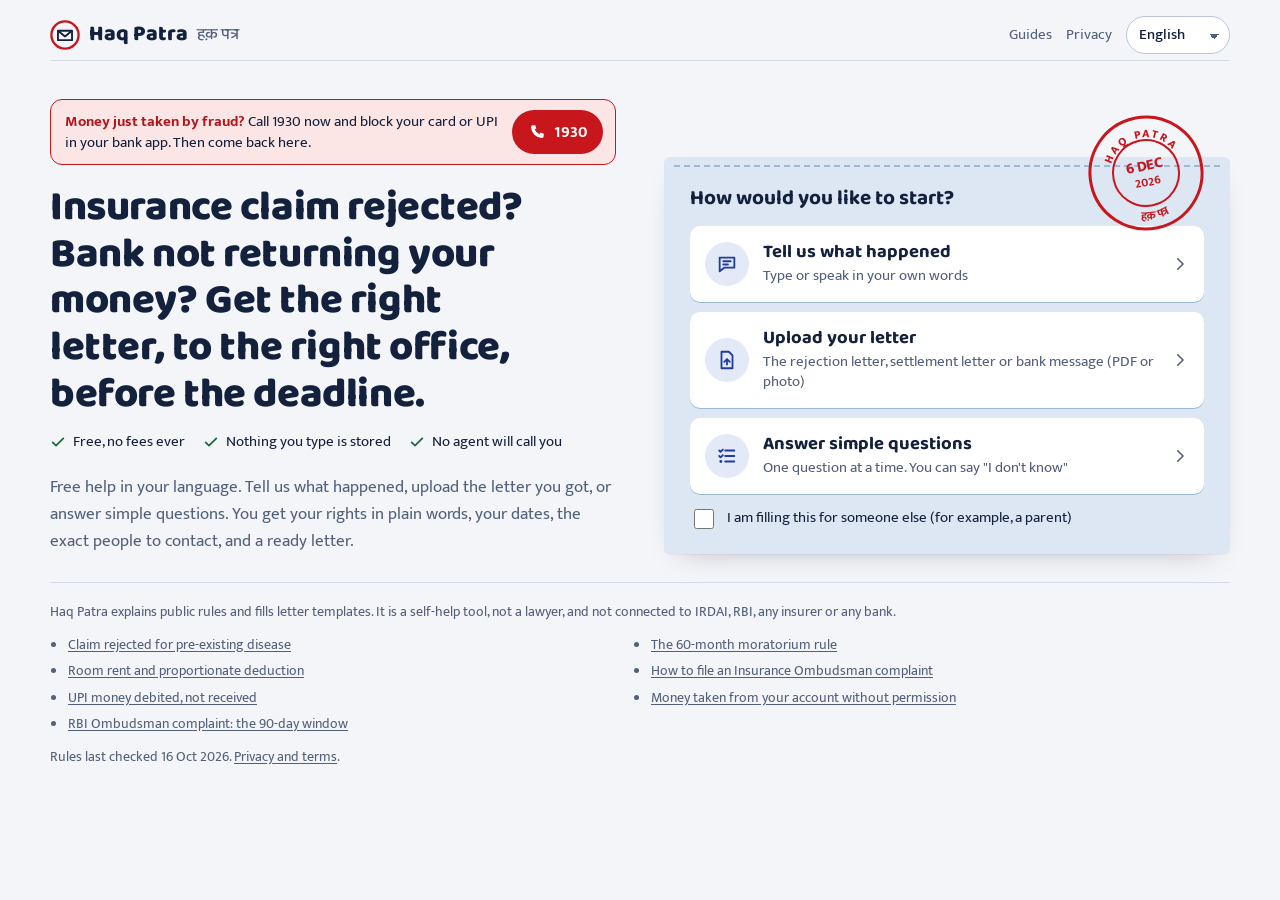
==== commit 03a8d552: "Logo and fresh visits start at home; full-width two-column layouts on wide screens Co-Authored-By: C" ====
--- a/public/index.html
+++ b/public/index.html
@@ -19,9 +19,14 @@
 
 
 
+
+
+
+
+
 <link rel="preconnect" href="https://fonts.googleapis.com"><link rel="preconnect" href="https://fonts.gstatic.com" crossorigin>
 <link rel="stylesheet" href="https://fonts.googleapis.com/css2?family=Baloo+2:wght@500;700;800&family=Mukta:wght@400;500;700&family=Tiro+Devanagari+Hindi&display=swap">
-<link rel="stylesheet" href="assets/app.css">
+<link rel="stylesheet" href="assets/app.css?v=1063a872">
 </head>
 <body>
 <div class="wrap">
@@ -52,11 +57,11 @@
     <p>Rules last checked <span class="mono">16 Oct 2026</span>. <a href="privacy.html">Privacy and terms</a>.<span data-contact> Contact: <span class="contact-email"></span></span></p>
   </footer>
 </div>
-<script src="assets/contacts.js"></script>
-<script src="assets/rules.js"></script>
-<script src="assets/i18n.js"></script>
-<script src="assets/intake.js"></script>
-<script src="assets/app.js"></script>
-<script src="assets/site.js" defer></script>
+<script src="assets/contacts.js?v=4720401f"></script>
+<script src="assets/rules.js?v=6cde41a5"></script>
+<script src="assets/i18n.js?v=cd0a82d2"></script>
+<script src="assets/intake.js?v=a868d04a"></script>
+<script src="assets/app.js?v=e4a88b6d"></script>
+<script src="assets/site.js?v=9bb658c9" defer></script>
 </body>
 </html>
--- a/public/assets/app.css
+++ b/public/assets/app.css
@@ -29,7 +29,7 @@
 body{margin:0;background:var(--paper);color:var(--ink);font-family:var(--f-body);font-size:17.5px;line-height:1.6;
   padding-left:max(16px, env(safe-area-inset-left, 0px));padding-right:max(16px, env(safe-area-inset-right, 0px))}
 [hidden]{display:none!important}
-.wrap{max-width:720px;margin:0 auto;padding-block:10px 56px;display:flex;flex-direction:column;gap:24px}
+.wrap{max-width:1180px;margin:0 auto;padding-block:10px 56px;display:flex;flex-direction:column;gap:24px}
 h1,h2,h3{line-height:1.2;text-wrap:balance;margin:0;font-family:var(--f-display)}
 h1{font-weight:800;font-size:clamp(1.55rem,4.6vw + .5rem,2.6rem);letter-spacing:-.01em;line-height:1.12}
 h2{font-weight:700;font-size:clamp(1.4rem,4.6vw,1.75rem)}
@@ -150,6 +150,7 @@
 
 /* result: what the rules say */
 .result h3{margin-top:10px;font-size:1.3rem}
+.result>section{display:flex;flex-direction:column;gap:14px}
 .checks{display:flex;flex-direction:column;gap:10px}
 .check{display:grid;grid-template-columns:auto 1fr;gap:4px 12px;padding:14px 14px 14px 12px;border-radius:12px;background:var(--sheet);border:1px solid var(--line);border-left:5px solid var(--line-2)}
 .check .pill{align-self:start;justify-self:start;display:inline-flex;align-items:center;gap:6px;font-size:.8rem;font-weight:700;padding:3px 10px 3px 6px;border-radius:99px;white-space:nowrap}
@@ -191,7 +192,7 @@
 .cl{display:grid;grid-template-columns:7.5em 1fr auto;gap:8px;font-size:.94rem;align-items:baseline;padding-top:6px;border-top:1px dashed var(--line)}
 .cl-l{color:var(--muted)}
 .cl-v{overflow-wrap:anywhere;min-width:0}
-@media (max-width:420px){.cl{grid-template-columns:1fr auto}.cl-l{grid-column:1/-1;font-size:.8rem}}
+@media (max-width:420px){.cl{grid-template-columns:5.6em minmax(0,1fr) auto;gap:6px;font-size:.9rem}.cl-l{font-size:.8rem}}
 .verified{font-size:.8rem;color:var(--ok)}
 
 /* result: letters */
@@ -228,3 +229,30 @@
   .postmark{animation:thump .5s cubic-bezier(.2,1.4,.4,1) .25s both}
   @keyframes thump{from{opacity:0;transform:rotate(-12deg) scale(1.5)}to{opacity:1;transform:rotate(-12deg) scale(1)}}
 }
+
+/* wide screens: use the width, two sections in a row, less scrolling */
+.home{display:flex;flex-direction:column;gap:22px}
+.home-l{display:flex;flex-direction:column;gap:20px}
+.panel{width:100%;max-width:820px}
+.panel.result{max-width:none}
+@media (min-width:640px){
+  .choices{display:grid;grid-template-columns:1fr 1fr}
+  .choices .choice.dk{grid-column:auto}
+}
+@media (min-width:960px){
+  .home{display:grid;grid-template-columns:minmax(0,1fr) minmax(0,1fr);gap:48px;align-items:start;padding-top:10px}
+  .home .inland{margin-top:58px}
+  .home .lead{font-size:1.05rem}
+  .panel.q,.panel.review-panel{max-width:960px}
+  .q .grid{grid-template-columns:repeat(3,minmax(0,1fr))}
+  dl.review{grid-template-columns:minmax(0,.8fr) minmax(0,1.2fr) minmax(0,.8fr) minmax(0,1.2fr)}
+  dl.review dt:nth-of-type(2),dl.review dt:nth-of-type(2)+dd{border-top:0}
+  .result{display:grid;grid-template-columns:minmax(0,1fr) minmax(0,1.6fr);gap:22px 36px;align-items:start}
+  .result>.row.between:first-child,.result>.r-sum,.result>.note,.result>.r-checks,.result>.r-letters,.result>.r-end{grid-column:1/-1}
+  .result>section{display:flex;flex-direction:column;gap:14px}
+  .result h3{margin-top:0}
+  .r-checks .checks{display:grid;grid-template-columns:1fr 1fr;gap:12px}
+  .r-letters .sheet{max-width:860px}
+  footer.fine ul{grid-template-columns:1fr 1fr}
+}
+@media (min-width:1100px){ .r-checks .checks{grid-template-columns:repeat(3,minmax(0,1fr))} .r-contacts .cards{grid-template-columns:1fr 1fr} .r-contacts .cl{grid-template-columns:minmax(0,1fr) auto;gap:0 8px} .r-contacts .cl-l{grid-column:1/-1;font-size:.8rem} }
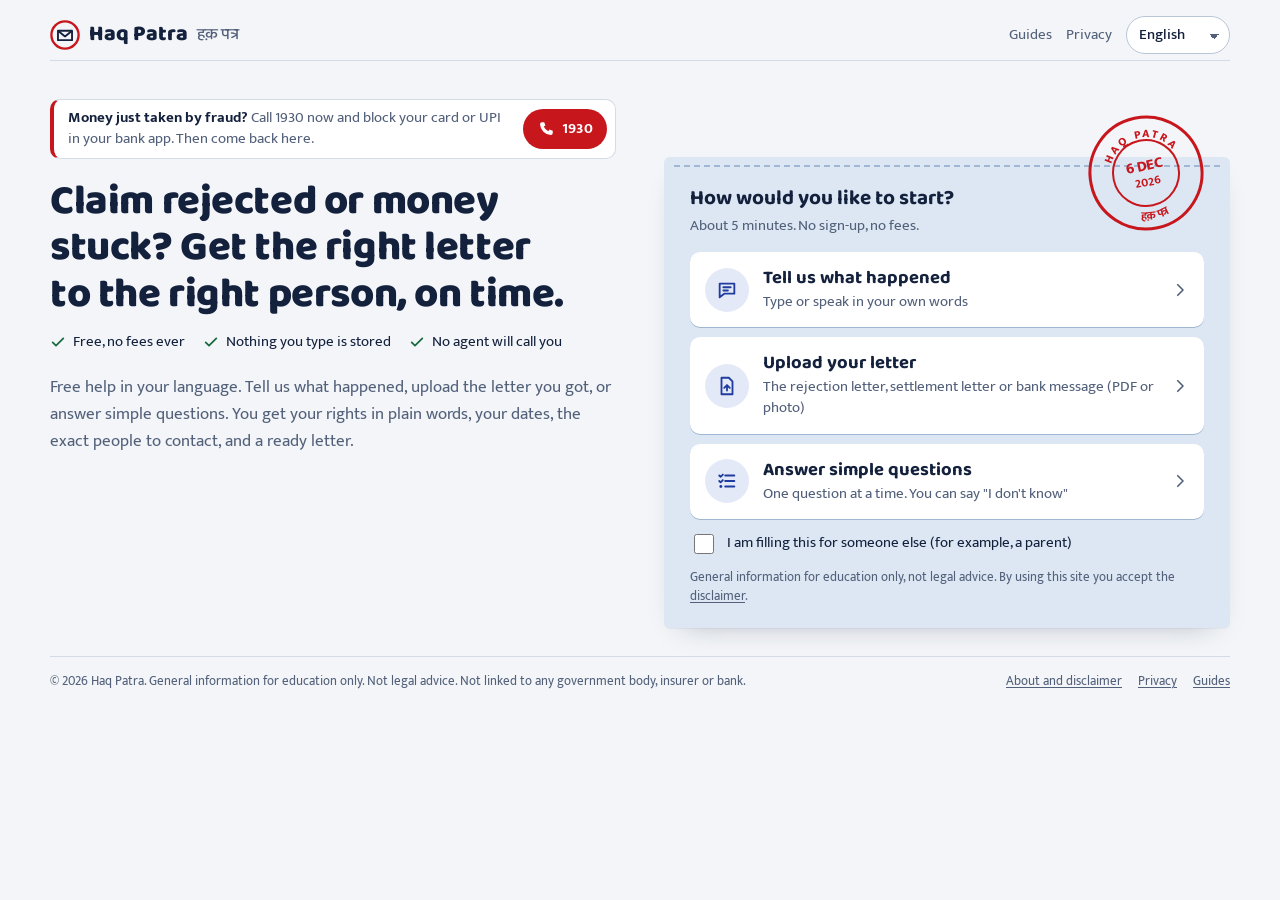
==== commit fcdef4c2: "Disclaimer and About page, one-line footer, calmer fraud strip, shorter headline, time note Co-Autho" ====
--- a/public/index.html
+++ b/public/index.html
@@ -24,9 +24,12 @@
 
 
 
+
+
+
 <link rel="preconnect" href="https://fonts.googleapis.com"><link rel="preconnect" href="https://fonts.gstatic.com" crossorigin>
 <link rel="stylesheet" href="https://fonts.googleapis.com/css2?family=Baloo+2:wght@500;700;800&family=Mukta:wght@400;500;700&family=Tiro+Devanagari+Hindi&display=swap">
-<link rel="stylesheet" href="assets/app.css?v=1063a872">
+<link rel="stylesheet" href="assets/app.css?v=914f666f">
 </head>
 <body>
 <div class="wrap">
@@ -44,24 +47,15 @@
   </main>
   <aside class="ad-slot" hidden aria-label="Advertisement"></aside>
   <footer class="fine">
-    <p data-i18n="footer_disclaimer">Haq Patra explains public rules and fills letter templates. It is a self-help tool, not a lawyer, and not connected to IRDAI, RBI, any insurer or any bank.</p>
-    <ul>
-      <li><a href="guides/pre-existing-disease-claim-rejected.html">Claim rejected for pre-existing disease</a></li>
-      <li><a href="guides/claim-rejected-after-5-years.html">The 60-month moratorium rule</a></li>
-      <li><a href="guides/room-rent-proportionate-deduction.html">Room rent and proportionate deduction</a></li>
-      <li><a href="guides/insurance-ombudsman-complaint.html">How to file an Insurance Ombudsman complaint</a></li>
-      <li><a href="guides/upi-money-debited-not-credited.html">UPI money debited, not received</a></li>
-      <li><a href="guides/unauthorised-transaction-refund.html">Money taken from your account without permission</a></li>
-      <li><a href="guides/rbi-ombudsman-complaint.html">RBI Ombudsman complaint: the 90-day window</a></li>
-    </ul>
-    <p>Rules last checked <span class="mono">16 Oct 2026</span>. <a href="privacy.html">Privacy and terms</a>.<span data-contact> Contact: <span class="contact-email"></span></span></p>
+    <p>&copy; 2026 Haq Patra. <span data-i18n="footer_line">General information for education only. Not legal advice. Not linked to any government body, insurer or bank.</span></p>
+    <nav aria-label="Footer"><a href="about.html" data-i18n="about_link">About and disclaimer</a><a href="privacy.html">Privacy</a><a href="guides/">Guides</a><span data-contact hidden><span class="contact-email"></span></span></nav>
   </footer>
 </div>
 <script src="assets/contacts.js?v=4720401f"></script>
 <script src="assets/rules.js?v=6cde41a5"></script>
-<script src="assets/i18n.js?v=cd0a82d2"></script>
+<script src="assets/i18n.js?v=97dfc2e2"></script>
 <script src="assets/intake.js?v=a868d04a"></script>
-<script src="assets/app.js?v=e4a88b6d"></script>
-<script src="assets/site.js?v=9bb658c9" defer></script>
+<script src="assets/app.js?v=028b34a5"></script>
+<script src="assets/site.js?v=a1b9fe0f" defer></script>
 </body>
 </html>
--- a/public/assets/app.css
+++ b/public/assets/app.css
@@ -56,11 +56,13 @@
 
 /* home */
 #app{display:flex;flex-direction:column;gap:22px;min-width:0}
-.sos{display:flex;flex-wrap:wrap;align-items:center;justify-content:space-between;gap:8px 14px;border:1.5px solid var(--post);background:var(--post-soft);border-radius:12px;padding:10px 12px 10px 14px;font-size:.95rem}
-.sos{flex-wrap:nowrap}
+.sos{display:flex;flex-wrap:nowrap;align-items:center;justify-content:space-between;gap:12px;background:var(--sheet);border:1px solid var(--line);border-left:4px solid var(--post);border-radius:10px;padding:8px 8px 8px 14px;font-size:.92rem}
 .sos p{flex:1 1 0;min-width:0;line-height:1.4}
-.sos b{color:var(--stop)}
-.sos a.call{flex:none;display:inline-flex;align-items:center;gap:8px;background:var(--post);color:#fff;text-decoration:none;font-weight:700;border-radius:99px;padding:8px 16px;min-height:44px;font-size:1rem}
+.sos b{color:var(--ink);font-weight:700}
+.sos span{color:var(--muted)}
+@media (max-width:560px){.sos span{display:none}}
+.sos a.call{flex:none;display:inline-flex;align-items:center;gap:7px;background:var(--post);color:#fff;text-decoration:none;font-weight:700;border-radius:99px;padding:6px 14px;min-height:40px;font-size:.95rem}
+.sos a.call svg{width:16px;height:16px}
 .sos a.call svg{width:18px;height:18px}
 .hero{display:flex;flex-direction:column;gap:12px}
 .lead{color:var(--muted);font-size:1rem;max-width:62ch}
@@ -71,7 +73,10 @@
 /* the inland letter sheet that holds the three ways to start */
 .inland{position:relative;background:var(--inland);border-radius:6px;padding:26px 16px 18px;margin-top:6px;box-shadow:var(--shadow)}
 .inland::before{content:"";position:absolute;left:10px;right:10px;top:8px;border-top:2px dashed var(--inland-edge)}
-.inland h2{font-size:1.3rem;padding-right:96px;margin-bottom:14px}
+.inland h2{font-size:1.3rem;padding-right:96px}
+.inland .time{font-size:.92rem;color:var(--muted);margin:2px 0 14px;padding-right:96px}
+.disc{font-size:.8rem;color:var(--muted);line-height:1.45;margin-top:12px}
+.disc a{color:var(--muted)}
 .postmark{position:absolute;top:-14px;right:10px;width:104px;height:104px;color:var(--post);transform:rotate(-12deg);pointer-events:none}
 .postmark svg{width:100%;height:100%;overflow:visible}
 .starts{display:flex;flex-direction:column;gap:10px}
@@ -208,8 +213,9 @@
 .letter{white-space:pre-wrap;overflow-wrap:anywhere;font-size:1rem;line-height:1.7;margin:0;font-family:var(--f-letter)}
 .ad-slot{min-height:100px;display:flex;flex-direction:column;gap:4px}
 .ad-label{font-size:.75rem;color:var(--muted)}
-footer.fine{border-top:1px solid var(--line);padding-top:18px;display:flex;flex-direction:column;gap:10px;font-size:.88rem;color:var(--muted)}
-footer.fine ul{margin:0;padding-left:18px;display:grid;gap:4px}
+footer.fine{border-top:1px solid var(--line);padding-top:14px;display:flex;flex-wrap:wrap;align-items:baseline;justify-content:space-between;gap:6px 20px;font-size:.84rem;color:var(--muted)}
+footer.fine p{margin:0}
+footer.fine nav{display:flex;flex-wrap:wrap;gap:4px 16px}
 footer.fine a{color:var(--muted)}
 
 @media (min-width:700px){
@@ -233,8 +239,7 @@
 /* wide screens: use the width, two sections in a row, less scrolling */
 .home{display:flex;flex-direction:column;gap:22px}
 .home-l{display:flex;flex-direction:column;gap:20px}
-.panel{width:100%;max-width:820px}
-.panel.result{max-width:none}
+.panel{width:100%;min-width:0}
 @media (min-width:640px){
   .choices{display:grid;grid-template-columns:1fr 1fr}
   .choices .choice.dk{grid-column:auto}
@@ -243,7 +248,6 @@
   .home{display:grid;grid-template-columns:minmax(0,1fr) minmax(0,1fr);gap:48px;align-items:start;padding-top:10px}
   .home .inland{margin-top:58px}
   .home .lead{font-size:1.05rem}
-  .panel.q,.panel.review-panel{max-width:960px}
   .q .grid{grid-template-columns:repeat(3,minmax(0,1fr))}
   dl.review{grid-template-columns:minmax(0,.8fr) minmax(0,1.2fr) minmax(0,.8fr) minmax(0,1.2fr)}
   dl.review dt:nth-of-type(2),dl.review dt:nth-of-type(2)+dd{border-top:0}
@@ -253,6 +257,24 @@
   .result h3{margin-top:0}
   .r-checks .checks{display:grid;grid-template-columns:1fr 1fr;gap:12px}
   .r-letters .sheet{max-width:860px}
-  footer.fine ul{grid-template-columns:1fr 1fr}
 }
 @media (min-width:1100px){ .r-checks .checks{grid-template-columns:repeat(3,minmax(0,1fr))} .r-contacts .cards{grid-template-columns:1fr 1fr} .r-contacts .cl{grid-template-columns:minmax(0,1fr) auto;gap:0 8px} .r-contacts .cl-l{grid-column:1/-1;font-size:.8rem} }
+
+/* side column: guidance next to writing and upload, answers so far next to each question */
+.split{display:flex;flex-direction:column;gap:24px}
+.side{display:none}
+.side-card{background:var(--sheet);border:1px solid var(--line);border-radius:12px;padding:16px 18px;display:flex;flex-direction:column;gap:10px}
+.side-card h3{font-size:1.1rem}
+.inland-lite{background:var(--inland);border:0;border-radius:6px}
+.steps3{margin:0;padding-left:22px;display:grid;gap:8px;font-size:.95rem}
+.steps3 li::marker{font-family:var(--f-display);font-weight:800;color:var(--post)}
+.side-tip{font-size:.9rem;color:var(--muted);border-left:3px solid var(--act);padding-left:12px}
+dl.sofar{margin:0;display:grid;grid-template-columns:1fr;gap:2px}
+dl.sofar dt{font-size:.8rem;color:var(--muted);margin-top:6px}
+dl.sofar dd{margin:0;font-weight:600;font-size:.95rem;overflow-wrap:anywhere}
+@media (min-width:960px){
+  .split{display:grid;grid-template-columns:minmax(0,1fr) 340px;gap:44px;align-items:start}
+  .side{display:flex;flex-direction:column;gap:16px;position:sticky;top:16px}
+}
+
+@media (max-width:959px){ .home .lead{display:none} }
